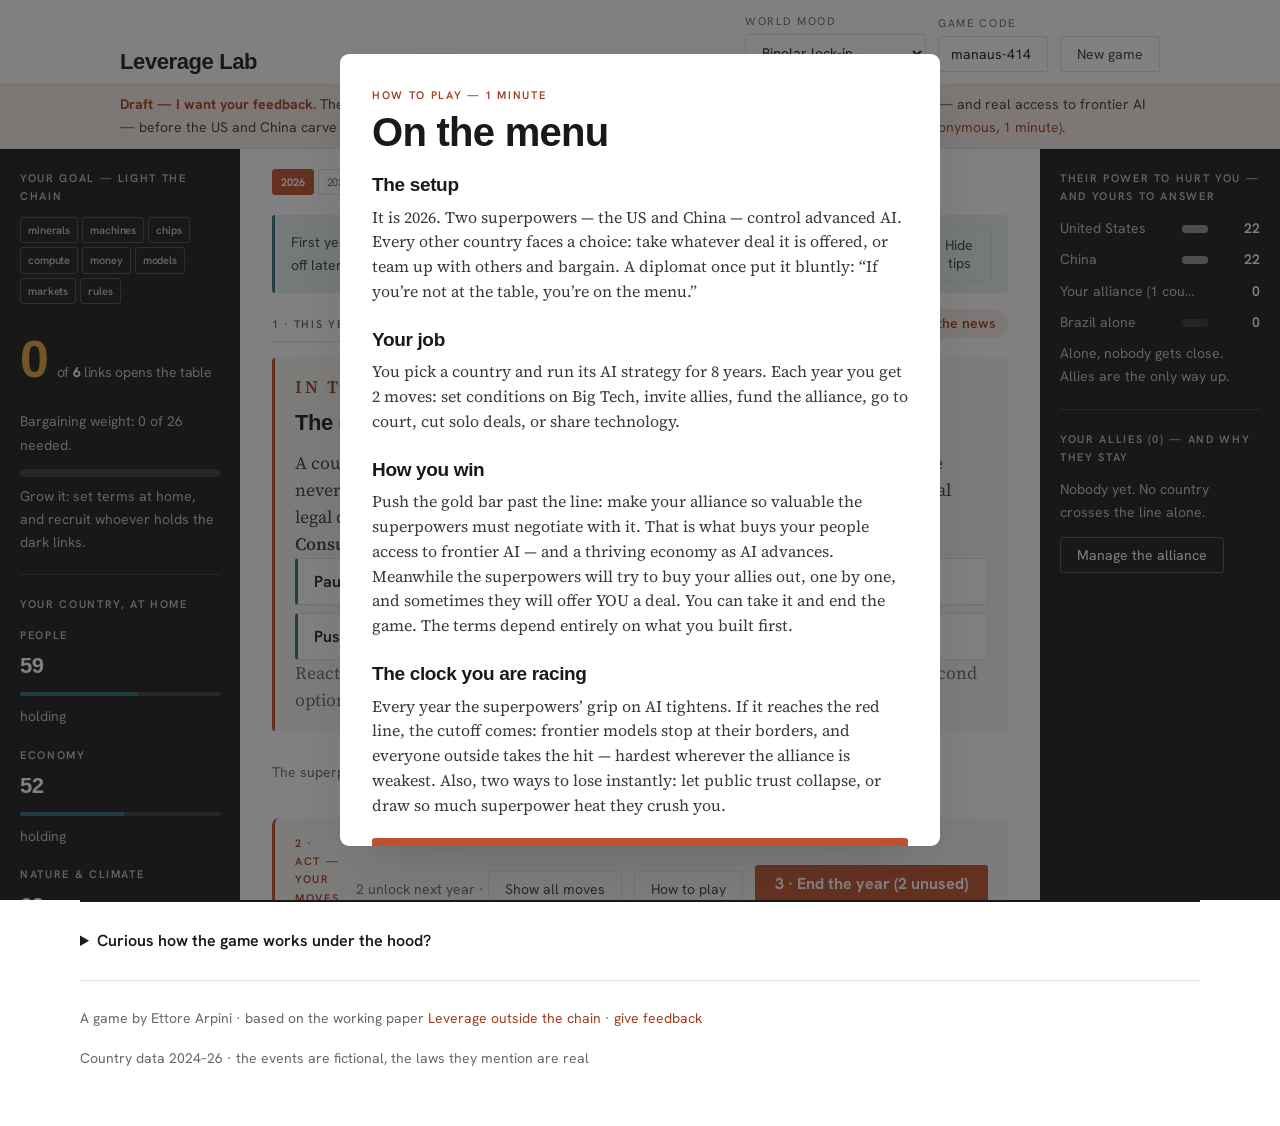
==== public/leverage-lab/index.html @ 22909dfd "Host Leverage Lab on personal domain" ====
<!doctype html>
<html lang="en">
<head>
  <meta charset="utf-8">
  <meta name="viewport" content="width=device-width, initial-scale=1">
  <title>Leverage Lab — a middle-power AI strategy game</title>
  <meta name="description" content="You are the foreign-policy strategist of one middle power. Convert what you hold, pool it, and get a seat at the table before the window closes. Companion to the working paper Leverage outside the chain.">
  <link rel="stylesheet" href="brand.css">
  <link rel="stylesheet" href="game.css">
</head>
<body>
  <header class="masthead">
    <div class="container masthead-row">
      <div>
        <p class="eyebrow">A strategy game about AI power politics</p>
        <h1 class="wordmark">Leverage Lab</h1>
        <p class="sub">Pick a country and run its AI strategy, 2026–2033. Two superpowers are carving up the future of AI. Get your people a seat at the table — before you end up on the menu.</p>
      </div>
      <div class="run-controls">
        <div>
          <label for="scenario-select">World mood</label>
          <select id="scenario-select"></select>
        </div>
        <div>
          <label for="seed-input" title="Two players with the same code get the same game — share it to compete.">Game code</label>
          <input id="seed-input" type="text" spellcheck="false" autocomplete="off">
        </div>
        <div>
          <label>&nbsp;</label>
          <button id="new-run" class="btn-quiet">New game</button>
        </div>
      </div>
    </div>
  </header>

  <div class="draft-strip">
    <div class="container">
      <strong>Draft — I want your feedback.</strong>
      The goal of the game: build an alliance strong enough that your country gets a seat at the table — and real access to frontier AI — before the US and China carve everything up.
      Play a round and tell me what's confusing, broken or great: <a href="https://www.admonymous.co/arpini" target="_blank" rel="noopener">leave feedback (anonymous, 1 minute)</a>.
    </div>
  </div>

  <main id="app" aria-live="polite"></main>

  <details class="model container">
    <summary>Curious how the game works under the hood?</summary>
    <div class="grid">
      <div class="cell"><strong>It's based on real research</strong>This game is the working paper <a href="https://earpini.github.io/brazil-ai-analysis">Leverage outside the chain</a> turned playable. Every country's scores come from a companion assessment, <a href="docs/the-map-of-leverage.pdf">The map of leverage</a> (PDF) — explore its data in <a href="docs/leverage-matrix-reference.html">the interactive matrix</a>.</div>
      <div class="cell"><strong>Why some allies count more</strong>Countries like Taiwan or the Netherlands sit on bottlenecks the whole AI industry depends on (chip factories, chip-making machines) — they add full value the day they join. Countries like Brazil or Indonesia hold raw potential that only counts once terms are set on it.</div>
      <div class="cell"><strong>Why your allies keep getting offers</strong>The stronger your alliance, the harder the superpowers work to break it. The research calls this the accommodation trap, and in this game it is your real opponent.</div>
      <div class="cell"><strong>What the line means</strong>You get a seat when going around your alliance costs the superpowers more than negotiating with it. Faster AI raises that bar; a minerals boom lowers it.</div>
      <div class="cell"><strong>Honest numbers</strong>Every number in the game lives in <a href="data/params.json">one open file</a>, each with a written justification in <a href="docs/model-notes.md">the model notes</a>. Disagree with a number? Change it and see.</div>
      <div class="cell"><strong>Fair replays</strong>The game code in the URL fixes every random event. Same code, same game — share it and compete on equal terms.</div>
    </div>
  </details>

  <footer class="site container">
    <span>A game by Ettore Arpini · based on the working paper <a href="https://earpini.github.io/brazil-ai-analysis">Leverage outside the chain</a> · <a href="https://www.admonymous.co/arpini" target="_blank" rel="noopener">give feedback</a></span>
    <span>Country data 2024–26 · the events are fictional, the laws they mention are real</span>
  </footer>

  <noscript>
    <p class="noscript">This game needs JavaScript — it is one page, no tracking, no build.</p>
  </noscript>
  <script>
    // Chrome blocks ES-module imports on file:// pages. Fail politely.
    window.addEventListener('error', function (e) {
      if (location.protocol === 'file:' && !window.__booted && !document.getElementById('file-note')) {
        var p = document.createElement('p');
        p.className = 'module-error';
        p.id = 'file-note';
        p.innerHTML = 'Your browser will not load ES modules from file:// (Safari will). Run <code>python3 -m http.server 8080</code> in this folder and open <code>http://localhost:8080</code>.';
        document.getElementById('app').appendChild(p);
      }
    }, true);
  </script>
  <script type="module">
    import './ui/main.js';
    window.__booted = true;
  </script>
</body>
</html>
---- public/leverage-lab/brand.css ----
/* Fonts: Helvetica Neue is a system font (real on Apple, Arial fallback elsewhere).
   The two Google faces load from this import. */
@import url('https://fonts.googleapis.com/css2?family=Hanken+Grotesk:wght@400;500;600;700;800&family=Source+Serif+4:ital,opsz,wght@0,8..60,400;0,8..60,600;1,8..60,400;1,8..60,600&display=swap');

:root {
  /* ---------- COLOR ---------- */
  /* Neutrals: ink & paper */
  --ea-ink:        #191919;  /* headlines, body, dark sections */
  --ea-ink-2:      #3a3a38;  /* lead paragraphs, secondary body */
  --ea-gray:       #6c6760;  /* captions, labels, footnotes */
  --ea-paper:      #ffffff;  /* the page — clean, not cream */
  --ea-paper-2:    #f7f6f3;  /* inset blocks, cards, fills */
  --ea-line:       #e4e1db;  /* hairlines, borders, rules */

  /* Clay — primary accent (warm, human) */
  --ea-clay:       #C0512E;  /* the bar, links, card rules, numbers */
  --ea-clay-ink:   #A23F1F;  /* clay for small text & links (AA on paper) */
  --ea-clay-soft:  rgba(192, 81, 46, 0.10);

  /* Gold — the spark (highlights only, NEVER body or links) */
  --ea-gold:       #E2A33C;
  --ea-gold-ink:   #9a6c14;
  --ea-gold-soft:  rgba(226, 163, 60, 0.12);

  /* Slate — secondary (cool, analytical) */
  --ea-slate:      #2F6E7B;
  --ea-slate-ink:  #245863;
  --ea-slate-soft: rgba(47, 110, 123, 0.10);

  /* Semantic aliases — prefer these in components */
  --ea-text:            var(--ea-ink);
  --ea-text-secondary:  var(--ea-ink-2);
  --ea-text-muted:      var(--ea-gray);
  --ea-text-inverse:    var(--ea-paper);
  --ea-bg:              var(--ea-paper);
  --ea-bg-sunken:       var(--ea-paper-2);
  --ea-bg-inverse:      var(--ea-ink);
  --ea-border:          var(--ea-line);
  --ea-border-strong:   var(--ea-ink);
  --ea-accent:          var(--ea-clay);
  --ea-accent-ink:      var(--ea-clay-ink);
  --ea-accent-soft:     var(--ea-clay-soft);
  --ea-spark:           var(--ea-gold);
  --ea-cool:            var(--ea-slate);
  --ea-link:            var(--ea-clay-ink);
  --ea-selection-bg:    var(--ea-clay);
  --ea-selection-fg:    #ffffff;
  --ea-series-1: var(--ea-clay);
  --ea-series-2: var(--ea-slate);
  --ea-series-3: var(--ea-gold);

  /* ---------- TYPOGRAPHY ---------- */
  --ea-font-display: "Helvetica Neue", "Helvetica", Arial, sans-serif; /* display/headlines/wordmark */
  --ea-font-ui:      "Hanken Grotesk", system-ui, sans-serif;          /* body/labels/interface */
  --ea-font-serif:   "Source Serif 4", Georgia, "Times New Roman", serif; /* essays/pull-quotes */

  --ea-weight-body: 400; --ea-weight-medium: 500; --ea-weight-semibold: 600;
  --ea-weight-bold: 700; --ea-weight-heavy: 800;  --ea-weight-black: 900;

  /* Display scale (use clamp() where noted) */
  --ea-size-hero:  116px;  /* clamp(48px,10vw,116px) */
  --ea-size-h1:    82px;
  --ea-size-h2:    40px;   /* clamp(27px,4vw,40px) */
  --ea-size-h3:    22px;
  --ea-size-h4:    19px;
  /* Body scale */
  --ea-size-lead:  21px; --ea-size-body: 17.5px; --ea-size-ui: 16px;
  --ea-size-small: 14px; --ea-size-micro: 11px;
  /* Serif reading */
  --ea-size-read:  21px; --ea-size-quote: 33px;  /* clamp(24px,4vw,33px) */

  --ea-leading-tight: 0.92; --ea-leading-snug: 1.02; --ea-leading-heading: 1.12;
  --ea-leading-body: 1.66;  --ea-leading-read: 1.55; --ea-leading-quote: 1.28;

  --ea-tracking-hero: -0.025em; --ea-tracking-head: -0.018em;
  --ea-tracking-tight: -0.01em; --ea-tracking-normal: 0;
  --ea-tracking-label: 0.15em;  --ea-tracking-kicker: 0.18em;

  /* ---------- SPACING (4px base) ---------- */
  --ea-space-1: 4px;  --ea-space-2: 8px;   --ea-space-3: 12px;  --ea-space-4: 16px;
  --ea-space-5: 20px; --ea-space-6: 26px;  --ea-space-7: 32px;  --ea-space-8: 40px;
  --ea-space-9: 56px; --ea-space-10: 72px; --ea-space-11: 96px; --ea-space-12: 128px;

  /* Layout */
  --ea-measure: 680px;    /* ideal reading column */
  --ea-container: 1120px; /* max content width */
  --ea-gutter: 40px; --ea-gutter-mobile: 24px; --ea-section-gap: 72px;

  /* ---------- RADII (restrained — the brand is square-edged) ---------- */
  --ea-radius-sm: 3px;  --ea-radius-md: 7px;  --ea-radius-lg: 9px; --ea-radius-full: 999px;

  /* ---------- BORDERS ---------- */
  --ea-border-hair: 1px; --ea-border-rule: 2px; --ea-border-accent: 3px; --ea-border-quote: 5px;

  /* ---------- SHADOW (used sparingly — lean on rules & space, not depth) ---------- */
  --ea-shadow-sm: 0 1px 2px rgba(25,25,25,0.05);
  --ea-shadow-md: 0 6px 24px -12px rgba(25,25,25,0.18);
  --ea-shadow-lg: 0 24px 60px -28px rgba(25,25,25,0.28);

  /* ---------- MOTION (calm urgency: quick, no bounce) ---------- */
  --ea-ease: cubic-bezier(0.22,0.61,0.36,1);
  --ea-ease-in-out: cubic-bezier(0.65,0,0.35,1);
  --ea-dur-fast: 120ms; --ea-dur: 200ms; --ea-dur-slow: 320ms;
  --ea-focus-ring: 0 0 0 2px var(--ea-paper), 0 0 0 4px var(--ea-clay);
}

/* Base defaults — apply to the app root */
body {
  background: var(--ea-bg);
  color: var(--ea-text);
  font-family: var(--ea-font-ui);
  font-size: var(--ea-size-body);
  line-height: var(--ea-leading-body);
}
h1, h2, h3, h4 { font-family: var(--ea-font-display); font-weight: var(--ea-weight-heavy); letter-spacing: var(--ea-tracking-head); }
a { color: var(--ea-link); text-decoration: none; }
a:hover { color: var(--ea-clay); text-decoration: underline; }
::selection { background: var(--ea-selection-bg); color: var(--ea-selection-fg); }
*:focus-visible { outline: none; box-shadow: var(--ea-focus-ring); }
---- public/leverage-lab/game.css ----
/* Game layout and components. Every colour, size, radius and duration comes
   from brand.css tokens (--ea-*). Structure with rules and space, not boxes. */

* { box-sizing: border-box; }
html, body { margin: 0; padding: 0; }

/* Derived alias: muted text on dark surfaces. --ea-gray fails AA on ink (3.1:1);
   this paper tint reads ~9:1. A tint, not a new hue — per BRAND.md colour rules. */
:root { --ea-gray-on-dark: rgba(255, 255, 255, 0.72); }

.container {
  max-width: var(--ea-container);
  margin: 0 auto;
  padding: 0 var(--ea-gutter);
}
@media (max-width: 720px) {
  .container { padding: 0 var(--ea-gutter-mobile); }
}

/* ---------- masthead: a slim top bar — the cockpit owns the screen ---------- */
.masthead {
  padding: var(--ea-space-3) 0;
}
.masthead .eyebrow, .masthead .sub { display: none; }
.masthead .wordmark { font-size: var(--ea-size-h3); }
.masthead-row { align-items: center; }
.masthead-row {
  display: flex;
  align-items: flex-end;
  justify-content: space-between;
  gap: var(--ea-space-6);
  flex-wrap: wrap;
}
.eyebrow {
  font-size: var(--ea-size-micro);
  font-weight: var(--ea-weight-semibold);
  letter-spacing: var(--ea-tracking-label);
  text-transform: uppercase;
  color: var(--ea-text-muted);
  margin: 0 0 var(--ea-space-2);
}
.wordmark {
  font-size: clamp(27px, 4vw, 40px);
  line-height: var(--ea-leading-tight);
  margin: 0;
}
.masthead .sub {
  color: var(--ea-text-secondary);
  font-size: var(--ea-size-small);
  margin: var(--ea-space-2) 0 0;
  max-width: 56ch;
}
.run-controls {
  display: flex;
  gap: var(--ea-space-3);
  align-items: flex-end;
  flex-wrap: wrap;
}
.run-controls label {
  font-size: var(--ea-size-micro);
  letter-spacing: var(--ea-tracking-label);
  text-transform: uppercase;
  color: var(--ea-text-muted);
  display: block;
  margin-bottom: var(--ea-space-1);
}
.run-controls select,
.run-controls input {
  font-family: var(--ea-font-ui);
  font-size: var(--ea-size-small);
  color: var(--ea-text);
  background: var(--ea-bg);
  border: var(--ea-border-hair) solid var(--ea-border);
  border-radius: var(--ea-radius-sm);
  padding: var(--ea-space-2) var(--ea-space-3);
}
.run-controls input { width: 110px; }

/* draft banner: this is a prototype, and feedback is the point */
.draft-strip {
  background: var(--ea-accent-soft);
  border-top: var(--ea-border-hair) solid var(--ea-border);
  padding: var(--ea-space-2) 0;
  font-size: var(--ea-size-small);
  color: var(--ea-text-secondary);
}
.draft-strip strong { color: var(--ea-accent-ink); }

/* ---------- the cockpit shell: one screen, one dashboard ---------- */
.shell {
  display: grid;
  grid-template-columns: 280px minmax(0, 1fr) 280px;
  grid-template-rows: minmax(0, 1fr);
  grid-template-areas: "left stage right";
  /* Fill exactly the viewport below the header; the centre column is the turn. */
  height: calc(100dvh - var(--chrome-h, 120px));
  border-top: var(--ea-border-hair) solid var(--ea-border);
}
@media (max-width: 1360px) {
  .shell { grid-template-columns: 240px minmax(0, 1fr) 240px; }
}
.side {
  background: var(--ea-bg-inverse);
  color: var(--ea-text-inverse);
  padding: var(--ea-space-5);
  overflow-y: auto;
}
.side.left { grid-area: left; }
.side.right { grid-area: right; }
.side-kicker {
  font-size: var(--ea-size-micro);
  letter-spacing: var(--ea-tracking-label);
  text-transform: uppercase;
  color: var(--ea-gray-on-dark);
  font-weight: var(--ea-weight-semibold);
  margin: 0 0 var(--ea-space-3);
}
.side-note { font-size: var(--ea-size-small); color: var(--ea-gray-on-dark); margin: var(--ea-space-2) 0 0; }
.side-sep { border-top: var(--ea-border-hair) solid rgba(255, 255, 255, 0.14); margin: var(--ea-space-5) 0; }
.side .nums { display: flex; align-items: baseline; gap: var(--ea-space-2); flex-wrap: wrap; font-family: var(--ea-font-display); font-weight: var(--ea-weight-heavy); letter-spacing: var(--ea-tracking-head); }
.side .pooled { font-size: 52px; color: var(--ea-spark); } /* the one gold spark */
.side .of { font-size: var(--ea-size-small); color: var(--ea-gray-on-dark); font-family: var(--ea-font-ui); font-weight: var(--ea-weight-body); }
.side .of strong { color: var(--ea-text-inverse); }
.side .bar { height: 8px; background: rgba(255, 255, 255, 0.14); border-radius: var(--ea-radius-sm); margin-top: var(--ea-space-3); }
.side .bar > i { display: block; height: 100%; border-radius: var(--ea-radius-sm); background: var(--ea-accent); transition: width var(--ea-dur-slow) var(--ea-ease); max-width: 100%; }
.side .dial .name { color: var(--ea-gray-on-dark); }
.side .meter { background: rgba(255, 255, 255, 0.14); }
.mini-ally {
  display: flex;
  justify-content: space-between;
  gap: var(--ea-space-3);
  font-size: var(--ea-size-small);
  padding: var(--ea-space-2) 0;
  border-bottom: var(--ea-border-hair) solid rgba(255, 255, 255, 0.1);
}
.mini-ally .risk-word { color: var(--ea-gray-on-dark); }

.stage-col {
  grid-area: stage;
  overflow-y: auto;
  padding: var(--ea-space-5) var(--ea-space-7) var(--ea-space-8);
  min-width: 0;
}
.year-strip { display: flex; gap: var(--ea-space-1); flex-wrap: wrap; margin-bottom: var(--ea-space-4); }
.year-chip {
  font-size: var(--ea-size-micro);
  letter-spacing: var(--ea-tracking-tight);
  font-variant-numeric: tabular-nums;
  color: var(--ea-text-muted);
  border: var(--ea-border-hair) solid var(--ea-line);
  border-radius: var(--ea-radius-sm);
  padding: 3px 8px;
}
.year-chip.past { color: var(--ea-line); border-color: transparent; }
.year-chip.now {
  color: var(--ea-text-inverse);
  background: var(--ea-accent);
  border-color: var(--ea-accent);
  font-weight: var(--ea-weight-bold);
}
.ap-dot {
  display: inline-block;
  width: 10px; height: 10px;
  border-radius: var(--ea-radius-full);
  background: var(--ea-accent);
  margin-left: var(--ea-space-1);
  vertical-align: baseline;
}
.ap-dot.spent { background: var(--ea-line); }

/* tabs: the reference deck */
.tabs-block { margin-top: var(--ea-space-7); }
.tabs {
  display: flex;
  gap: var(--ea-space-2);
  border-bottom: var(--ea-border-rule) solid var(--ea-border-strong);
  flex-wrap: wrap;
}
.tab-btn {
  font-family: var(--ea-font-ui);
  font-size: var(--ea-size-small);
  font-weight: var(--ea-weight-semibold);
  color: var(--ea-text-muted);
  background: none;
  border: none;
  border-bottom: 3px solid transparent;
  padding: var(--ea-space-2) var(--ea-space-3);
  margin-bottom: -2px;
  cursor: pointer;
}
.tab-btn:hover { color: var(--ea-accent-ink); }
.tab-btn.active { color: var(--ea-text); border-bottom-color: var(--ea-accent); }
.tab-pane { padding-top: var(--ea-space-5); }
.tab-pane .panel + .panel { margin-top: var(--ea-space-6); }

.moves-tools { display: flex; align-items: center; gap: var(--ea-space-3); flex-wrap: wrap; }

@media (max-width: 1100px) {
  .shell {
    display: block;
    height: auto;
    min-height: 0;
  }
  .side { overflow-y: visible; }
  .stage-col { overflow-y: visible; padding: var(--ea-space-5) var(--ea-gutter-mobile); }
}

/* the chain: the board itself */
.chain { display: flex; flex-wrap: wrap; gap: 4px; cursor: help; }
.chain .link {
  font-size: var(--ea-size-micro);
  font-weight: var(--ea-weight-semibold);
  letter-spacing: var(--ea-tracking-tight);
  color: var(--ea-gray-on-dark);
  border: var(--ea-border-hair) solid rgba(255, 255, 255, 0.22);
  border-radius: var(--ea-radius-sm);
  padding: 3px 7px;
}
.chain .link.lit {
  color: var(--ea-text-inverse);
  background: var(--ea-accent);
  border-color: var(--ea-accent);
}

/* wants: why countries collaborate */
.want-row { display: flex; flex-wrap: wrap; gap: 3px; margin-top: 3px; font-size: var(--ea-size-micro); align-items: center; }
.want {
  font-size: var(--ea-size-micro);
  border-radius: var(--ea-radius-sm);
  padding: 0 5px;
  color: var(--ea-text-muted);
  border: var(--ea-border-hair) solid var(--ea-line);
}
.want.met { color: var(--ea-slate-ink); background: var(--ea-slate-soft); border-color: transparent; font-weight: var(--ea-weight-semibold); }
.side .want { color: var(--ea-gray-on-dark); border-color: rgba(255, 255, 255, 0.22); }
.side .want.met { color: var(--ea-text-inverse); background: rgba(47, 110, 123, 0.45); }
.mini-ally { display: block; }
.mini-head { display: flex; justify-content: space-between; gap: var(--ea-space-3); }

/* the table card: the win, claimable */
.action-card.table-card {
  border: var(--ea-border-rule) solid var(--ea-accent);
  background: var(--ea-accent-soft);
}
.action-card.table-card .action-head { color: var(--ea-accent-ink); }

/* the balance of power */
.powers { cursor: help; }
.power-row {
  display: grid;
  grid-template-columns: minmax(110px, auto) 1fr 40px;
  gap: var(--ea-space-3);
  align-items: center;
  margin-bottom: var(--ea-space-2);
  font-size: var(--ea-size-small);
}
.p-label { color: var(--ea-gray-on-dark); white-space: nowrap; overflow: hidden; text-overflow: ellipsis; }
.p-val { text-align: right; color: var(--ea-text-inverse); font-variant-numeric: tabular-nums; font-weight: var(--ea-weight-semibold); }
.p-bar { height: 8px; background: rgba(255, 255, 255, 0.12); border-radius: var(--ea-radius-sm); overflow: hidden; }
.p-bar > i { display: block; height: 100%; border-radius: var(--ea-radius-sm); transition: width var(--ea-dur-slow) var(--ea-ease); }
.p-bar > i.pole { background: rgba(255, 255, 255, 0.45); }
.p-bar > i.alliance { background: var(--ea-accent); }
.p-bar > i.me { background: var(--ea-slate); }

/* board zones */
.zone-label {
  font-size: var(--ea-size-micro);
  font-weight: var(--ea-weight-semibold);
  letter-spacing: var(--ea-tracking-label);
  text-transform: uppercase;
  color: var(--ea-text-muted);
  margin: 0 0 var(--ea-space-4);
  padding-bottom: var(--ea-space-2);
  border-bottom: var(--ea-border-hair) solid var(--ea-border);
}
.control-zone .zone-label { color: var(--ea-accent-ink); border-bottom-color: var(--ea-accent); }
.control-zone .panel {
  background: var(--ea-bg-sunken);
  border-radius: var(--ea-radius-md);
  padding: var(--ea-space-5);
}
.control-zone .panel h2 { border-bottom-color: var(--ea-accent); }
.control-zone .btn { background: var(--ea-paper); }

/* the grip: the antagonist's clock */
.grip { margin-top: var(--ea-space-5); cursor: help; }
.grip.compact { display: flex; justify-content: space-between; align-items: baseline; gap: var(--ea-space-3); }
.grip.compact .grip-val { font-family: var(--ea-font-ui); font-weight: var(--ea-weight-body); font-size: var(--ea-size-small); }
.grip-head { display: flex; justify-content: space-between; align-items: baseline; margin-bottom: var(--ea-space-2); }
.grip-val {
  font-family: var(--ea-font-display);
  font-weight: var(--ea-weight-heavy);
  font-size: var(--ea-size-ui);
  color: var(--ea-gray-on-dark);
  font-variant-numeric: tabular-nums;
}
.grip-val.hot { color: var(--ea-accent); }
.grip-bar {
  position: relative;
  height: 6px;
  background: rgba(255, 255, 255, 0.14);
  border-radius: var(--ea-radius-sm);
}
.grip-bar > i {
  display: block;
  height: 100%;
  border-radius: var(--ea-radius-sm);
  background: var(--ea-slate);
  transition: width var(--ea-dur-slow) var(--ea-ease);
  max-width: 100%;
}
.grip-line {
  position: absolute;
  top: -3px;
  width: 2px;
  height: 12px;
  background: var(--ea-accent);
}

/* outcome tiles: stacked in the left rail */
.outcomes.rail { display: grid; gap: var(--ea-space-4); }
.outcome { cursor: help; }
.o-label {
  display: block;
  font-size: var(--ea-size-micro);
  letter-spacing: var(--ea-tracking-label);
  text-transform: uppercase;
  color: var(--ea-gray-on-dark);
  font-weight: var(--ea-weight-semibold);
  margin-bottom: var(--ea-space-1);
}
.o-val {
  font-family: var(--ea-font-display);
  font-weight: var(--ea-weight-heavy);
  font-size: var(--ea-size-h3);
  letter-spacing: var(--ea-tracking-head);
  color: var(--ea-text-inverse);
  margin-right: var(--ea-space-2);
}
.o-word { font-size: var(--ea-size-small); color: var(--ea-gray-on-dark); }
.o-meter {
  height: 4px;
  background: rgba(255, 255, 255, 0.14);
  border-radius: var(--ea-radius-sm);
  margin: var(--ea-space-2) 0 var(--ea-space-1);
  overflow: hidden;
}
.o-meter > i { display: block; height: 100%; background: var(--ea-cool); transition: width var(--ea-dur) var(--ea-ease); }
.o-frontier { font-size: var(--ea-size-small); color: var(--ea-text-inverse); line-height: var(--ea-leading-heading); display: block; margin-top: var(--ea-space-2); }

.btn-ghost {
  background: none;
  border: var(--ea-border-hair) solid rgba(255, 255, 255, 0.25);
  border-radius: var(--ea-radius-sm);
  color: var(--ea-text-inverse);
  font-family: var(--ea-font-ui);
  font-size: var(--ea-size-small);
  padding: var(--ea-space-2) var(--ea-space-4);
  cursor: pointer;
  transition: border-color var(--ea-dur-fast) var(--ea-ease);
}
.btn-ghost:hover { border-color: var(--ea-spark); }
.btn-ghost.dark { color: var(--ea-text-secondary); border-color: var(--ea-border); }
.btn-ghost.dark:hover { border-color: var(--ea-accent); color: var(--ea-accent-ink); }

/* ---------- coach tip ---------- */
.tip {
  display: flex;
  justify-content: space-between;
  align-items: center;
  gap: var(--ea-space-4);
  background: var(--ea-slate-soft);
  border-left: var(--ea-border-accent) solid var(--ea-slate);
  border-radius: var(--ea-radius-sm);
  padding: var(--ea-space-3) var(--ea-space-4);
  margin-top: var(--ea-space-5);
  font-size: var(--ea-size-small);
  color: var(--ea-text-secondary);
}

/* ---------- board ---------- */
.board {
  display: grid;
  grid-template-columns: 3fr 4fr 3fr;
  gap: var(--ea-space-8);
  padding: var(--ea-space-7) 0 var(--ea-space-10);
  align-items: start;
}
@media (max-width: 980px) {
  .board { grid-template-columns: 1fr; gap: var(--ea-space-7); }
  .control-zone [data-end-turn] {
    position: sticky;
    bottom: var(--ea-space-3);
    z-index: 5;
    box-shadow: var(--ea-shadow-md);
  }
}

/* ---------- the stage: react, then act ---------- */
.stage { padding-top: var(--ea-space-4); }
/* Wraps by AVAILABLE width, not viewport width — the news is never squished. */
.stage-grid {
  display: grid;
  grid-template-columns: repeat(auto-fit, minmax(min(100%, 400px), 1fr));
  gap: var(--ea-space-6);
  align-items: start;
}
.stage-head { display: flex; justify-content: space-between; align-items: baseline; gap: var(--ea-space-4); flex-wrap: wrap; }
.now-chip {
  font-size: var(--ea-size-small);
  font-weight: var(--ea-weight-semibold);
  color: var(--ea-accent-ink);
  background: var(--ea-accent-soft);
  border-radius: var(--ea-radius-full);
  padding: 3px 12px;
  white-space: nowrap;
}
@keyframes readyPulse {
  0%, 100% { box-shadow: none; }
  50% { box-shadow: 0 0 0 4px var(--ea-accent-soft); }
}
.btn-primary.ready { animation: readyPulse 1.6s var(--ea-ease-in-out) infinite; }
@media (prefers-reduced-motion: reduce) { .btn-primary.ready { animation: none; } }
.event-card.big { margin-top: 0; }
.event-card.big h3 { font-size: var(--ea-size-h3); }
.event-card.big p { font-size: var(--ea-size-body); }
.stage .dispatch { margin-top: 0; margin-bottom: var(--ea-space-3); }
.stage .dial { margin-top: var(--ea-space-4); }

/* ---------- the moves: part of the turn, right under the news ---------- */
.moves-strip {
  margin-top: var(--ea-space-6);
  background: var(--ea-bg-sunken);
  border-radius: var(--ea-radius-md);
  border-left: var(--ea-border-accent) solid var(--ea-accent);
  padding: var(--ea-space-4) var(--ea-space-5) var(--ea-space-5);
}
.moves-strip .zone-label { border-bottom: none; margin-bottom: var(--ea-space-2); }
.moves-head {
  display: flex;
  justify-content: space-between;
  align-items: center;
  gap: var(--ea-space-4);
  flex-wrap: wrap;
}
.moves-head .zone-label { flex: 1; margin-bottom: var(--ea-space-3); }
.btn-primary.slim { width: auto; margin: 0 0 var(--ea-space-3); padding: var(--ea-space-2) var(--ea-space-5); }
.moves-row {
  display: grid;
  grid-template-columns: repeat(auto-fill, minmax(min(100%, 210px), 1fr));
  gap: var(--ea-space-2);
  align-items: stretch;
}
.moves-row .action-card {
  display: flex;
  flex-direction: column;
  gap: var(--ea-space-1);
  text-decoration: none;
}
.moves-row .action-card .action-head { font-size: var(--ea-size-small); }
.moves-row .action-card .blurb { font-size: var(--ea-size-micro); flex: 1; }
.action-card.idle { opacity: 0.95; }
.action-card.signature {
  background: var(--ea-bg-inverse);
  color: var(--ea-text-inverse);
  border-color: var(--ea-bg-inverse);
}
.action-card.signature .blurb { color: var(--ea-gray-on-dark); }
.action-card.signature .effect { color: var(--ea-gray-on-dark); }
.action-card.signature .cost { color: var(--ea-text-inverse); }
.action-card.signature .badge { color: var(--ea-text-inverse); background: rgba(255, 255, 255, 0.16); }
.action-card.signature:hover:not(:disabled) { background: var(--ea-ink-2); border-color: var(--ea-accent); }
.fx-row { display: flex; flex-wrap: wrap; gap: 3px; margin-top: 2px; }
.fx {
  font-size: var(--ea-size-micro);
  border-radius: var(--ea-radius-sm);
  padding: 0 5px;
  font-weight: var(--ea-weight-semibold);
}
.fx.up { color: var(--ea-slate-ink); background: var(--ea-slate-soft); }
.fx.down, .fx.warn { color: var(--ea-accent-ink); background: var(--ea-accent-soft); }

/* the dashboard reacts to your move */
@keyframes flashPulse {
  0% { background: rgba(226, 163, 60, 0.25); }
  100% { background: transparent; }
}
.outcome.flash, .power-row.flash { animation: flashPulse 1.1s var(--ea-ease); border-radius: var(--ea-radius-sm); }

.panel h2 {
  font-size: var(--ea-size-h4);
  margin: 0 0 var(--ea-space-4);
  padding-bottom: var(--ea-space-2);
  border-bottom: var(--ea-border-rule) solid var(--ea-border-strong);
  display: flex;
  align-items: center;
  gap: var(--ea-space-2);
}
.panel + .panel, details.panel { margin-top: var(--ea-space-7); }

.step {
  display: inline-flex;
  align-items: center;
  justify-content: center;
  width: 20px; height: 20px;
  border-radius: var(--ea-radius-full);
  background: var(--ea-accent);
  color: var(--ea-text-inverse);
  font-family: var(--ea-font-ui);
  font-size: var(--ea-size-micro);
  font-weight: var(--ea-weight-bold);
  flex: none;
}
.step.inv { background: var(--ea-paper); color: var(--ea-accent-ink); margin-right: var(--ea-space-2); }

.hintline { font-size: var(--ea-size-small); color: var(--ea-text-muted); margin: 0 0 var(--ea-space-3); }
.keyline { font-size: var(--ea-size-small); color: var(--ea-text-secondary); margin: var(--ea-space-1) 0 var(--ea-space-2); }
.keyline.muted { color: var(--ea-text-muted); }
.keyline.warn { color: var(--ea-accent-ink); }

/* dials */
.dial { margin-bottom: var(--ea-space-3); cursor: help; }
.dial .name {
  display: flex;
  justify-content: space-between;
  font-size: var(--ea-size-small);
  color: var(--ea-text-secondary);
  margin-bottom: var(--ea-space-1);
}
.meter {
  height: 6px;
  background: var(--ea-bg-sunken);
  border-radius: var(--ea-radius-sm);
  overflow: hidden;
}
.meter > i {
  display: block;
  height: 100%;
  background: var(--ea-cool);
  transition: width var(--ea-dur) var(--ea-ease);
}
.meter.warm > i { background: var(--ea-accent); }

/* event + dispatch cards */
.event-card {
  background: var(--ea-bg-sunken);
  border-left: var(--ea-border-accent) solid var(--ea-accent);
  border-radius: var(--ea-radius-sm);
  padding: var(--ea-space-4) var(--ea-space-5);
  margin-top: var(--ea-space-5);
  animation: rise var(--ea-dur-slow) var(--ea-ease);
}
.event-card .kicker, .dispatch .kicker {
  font-size: var(--ea-size-micro);
  letter-spacing: var(--ea-tracking-label);
  text-transform: uppercase;
  color: var(--ea-accent-ink);
  font-weight: var(--ea-weight-semibold);
  margin: 0 0 var(--ea-space-1);
}
.event-card h3 { font-size: var(--ea-size-h4); margin: 0 0 var(--ea-space-2); }
.event-question {
  font-weight: var(--ea-weight-semibold);
  font-size: var(--ea-size-ui);
  margin: var(--ea-space-4) 0 var(--ea-space-2);
}
/* The decision is the load-bearing act of each year — it gets real weight. */
.event-choices { display: grid; gap: var(--ea-space-2); }
.choice-card {
  font-family: var(--ea-font-ui);
  font-size: var(--ea-size-ui);
  font-weight: var(--ea-weight-semibold);
  text-align: left;
  color: var(--ea-text);
  background: var(--ea-paper);
  border: var(--ea-border-hair) solid var(--ea-border);
  border-left: var(--ea-border-accent) solid var(--ea-slate);
  border-radius: var(--ea-radius-sm);
  padding: var(--ea-space-3) var(--ea-space-4);
  cursor: pointer;
  transition: border-color var(--ea-dur-fast) var(--ea-ease), background var(--ea-dur-fast) var(--ea-ease);
}
.choice-card:hover { border-color: var(--ea-accent); border-left-color: var(--ea-accent); background: var(--ea-accent-soft); }
.event-card p, .dispatch p {
  font-family: var(--ea-font-serif);
  font-size: var(--ea-size-ui);
  line-height: var(--ea-leading-read);
  color: var(--ea-text-secondary);
  margin: 0;
}
.dispatch {
  border-left: var(--ea-border-accent) solid var(--ea-slate);
  border-radius: var(--ea-radius-sm);
  background: var(--ea-slate-soft);
  padding: var(--ea-space-3) var(--ea-space-5);
  margin-top: var(--ea-space-3);
  animation: rise var(--ea-dur-slow) var(--ea-ease);
}
.dispatch .kicker { color: var(--ea-slate-ink); }

@keyframes rise {
  from { opacity: 0; transform: translateY(6px); }
  to { opacity: 1; transform: none; }
}

/* log */
.story summary {
  cursor: pointer;
  font-weight: var(--ea-weight-semibold);
  font-size: var(--ea-size-ui);
  padding-bottom: var(--ea-space-2);
  border-bottom: var(--ea-border-rule) solid var(--ea-border-strong);
}
.log { list-style: none; margin: var(--ea-space-3) 0 0; padding: 0; max-height: 320px; overflow-y: auto; }
.log li {
  font-size: var(--ea-size-small);
  color: var(--ea-text-secondary);
  padding: var(--ea-space-2) 0;
  border-bottom: var(--ea-border-hair) solid var(--ea-border);
}
.log li .phase {
  font-size: var(--ea-size-micro);
  color: var(--ea-text-muted);
  margin-right: var(--ea-space-2);
  font-variant-numeric: tabular-nums;
}

/* country cards */
.country {
  border-top: var(--ea-border-hair) solid var(--ea-border);
  padding: var(--ea-space-4) 0;
}
.country:first-of-type { border-top: none; padding-top: 0; }
.country .head {
  display: flex;
  justify-content: space-between;
  align-items: baseline;
  gap: var(--ea-space-3);
}
.country .head strong { font-size: var(--ea-size-ui); }
.tag {
  font-size: var(--ea-size-micro);
  letter-spacing: var(--ea-tracking-tight);
  color: var(--ea-text-muted);
}
.risk { display: flex; align-items: center; gap: var(--ea-space-2); font-size: var(--ea-size-small); color: var(--ea-text-muted); cursor: help; }
.risk .meter { flex: 1; }
.risk .meter > i { background: var(--ea-accent); }
.risk-word { min-width: 64px; text-align: right; }

/* conversion rows */
.conv { display: grid; grid-template-columns: 150px 1fr 44px; gap: var(--ea-space-2); align-items: center; margin-bottom: var(--ea-space-2); font-size: var(--ea-size-small); cursor: help; }
.conv .pct { text-align: right; color: var(--ea-text-muted); font-variant-numeric: tabular-nums; }

/* recruit list */
.recruits { max-height: 300px; overflow-y: auto; }
.recruit-row {
  display: flex;
  justify-content: space-between;
  align-items: center;
  gap: var(--ea-space-3);
  padding: var(--ea-space-2) 0;
  border-bottom: var(--ea-border-hair) solid var(--ea-border);
  font-size: var(--ea-size-small);
}
.recruit-row .meta { color: var(--ea-text-muted); }
.recruit-row button { flex: none; }

/* ---------- standing meters ---------- */
.crit { display: grid; grid-template-columns: 150px 1fr 34px; gap: var(--ea-space-2); align-items: center; margin-bottom: var(--ea-space-2); font-size: var(--ea-size-small); cursor: help; }
.crit small { color: var(--ea-text-muted); }
.crit .val { text-align: right; font-variant-numeric: tabular-nums; color: var(--ea-text-secondary); }
.crit.bad .meter > i { background: var(--ea-accent); }
.crit .meter > i { background: var(--ea-cool); }

/* ---------- action cards ---------- */
.actions { display: grid; gap: var(--ea-space-2); }
.btn {
  font-family: var(--ea-font-ui);
  font-size: var(--ea-size-small);
  text-align: left;
  color: var(--ea-text);
  background: var(--ea-bg);
  border: var(--ea-border-hair) solid var(--ea-border);
  border-radius: var(--ea-radius-md);
  padding: var(--ea-space-3) var(--ea-space-4);
  cursor: pointer;
  transition: border-color var(--ea-dur-fast) var(--ea-ease), background var(--ea-dur-fast) var(--ea-ease);
}
.btn:hover:not(:disabled) { border-color: var(--ea-accent); background: var(--ea-accent-soft); }
.btn:active:not(:disabled) { border-color: var(--ea-accent-ink); }
.btn:disabled { color: var(--ea-text-muted); cursor: not-allowed; }
.action-head {
  display: flex;
  justify-content: space-between;
  align-items: baseline;
  gap: var(--ea-space-2);
  font-weight: var(--ea-weight-semibold);
  font-size: var(--ea-size-ui);
}
.btn .cost { color: var(--ea-accent-ink); font-size: var(--ea-size-small); font-variant-numeric: tabular-nums; white-space: nowrap; }
.btn:disabled .cost { color: var(--ea-text-muted); }
.btn .blurb { display: block; color: var(--ea-text-secondary); margin-top: var(--ea-space-1); }
.btn .effect { display: block; color: var(--ea-text-muted); font-size: var(--ea-size-micro); margin-top: var(--ea-space-1); }
.btn .effect.locked { color: var(--ea-accent-ink); }

/* Touch: comfortable targets for fingers */
@media (pointer: coarse) {
  .btn-quiet, .choice-card, .btn-ghost { min-height: 44px; }
  .recruit-row button { padding-top: var(--ea-space-3); padding-bottom: var(--ea-space-3); }
}
.badge {
  font-size: var(--ea-size-micro);
  font-weight: var(--ea-weight-semibold);
  color: var(--ea-accent-ink);
  background: var(--ea-accent-soft);
  border-radius: var(--ea-radius-sm);
  padding: 1px 6px;
}

.btn-primary {
  background: var(--ea-accent);
  color: var(--ea-text-inverse);
  border: none;
  border-radius: var(--ea-radius-sm);
  font-family: var(--ea-font-ui);
  font-size: var(--ea-size-ui);
  font-weight: var(--ea-weight-bold);
  padding: var(--ea-space-3) var(--ea-space-6);
  cursor: pointer;
  transition: background var(--ea-dur-fast) var(--ea-ease);
  width: 100%;
  margin-top: var(--ea-space-4);
  display: flex;
  align-items: center;
  justify-content: center;
  gap: var(--ea-space-2);
}
.btn-primary:hover { background: var(--ea-accent-ink); }
.btn-quiet {
  background: none;
  border: var(--ea-border-hair) solid var(--ea-border);
  border-radius: var(--ea-radius-sm);
  font-family: var(--ea-font-ui);
  font-size: var(--ea-size-small);
  color: var(--ea-text-secondary);
  padding: var(--ea-space-2) var(--ea-space-4);
  cursor: pointer;
}
.btn-quiet:hover:not(:disabled) { border-color: var(--ea-accent); color: var(--ea-accent-ink); }
.btn-quiet:disabled { color: var(--ea-text-muted); cursor: not-allowed; }

/* ---------- sheets ---------- */
.overlay {
  position: fixed;
  inset: 0;
  background: rgba(25, 25, 25, 0.55);
  display: flex;
  align-items: center;
  justify-content: center;
  padding: var(--ea-space-5);
  z-index: 10;
}
.sheet {
  background: var(--ea-bg);
  border-radius: var(--ea-radius-lg);
  box-shadow: var(--ea-shadow-lg);
  max-width: 600px;
  width: 100%;
  max-height: 88vh;
  overflow-y: auto;
  padding: var(--ea-space-7);
  animation: rise var(--ea-dur-slow) var(--ea-ease);
}
.sheet.wide { max-width: 920px; }

/* variant toggle */
.variant-toggle {
  display: grid;
  grid-template-columns: 1fr 1fr;
  gap: var(--ea-space-3);
  margin-bottom: var(--ea-space-5);
}
.variant {
  font-family: var(--ea-font-ui);
  text-align: left;
  background: var(--ea-bg);
  border: var(--ea-border-hair) solid var(--ea-border);
  border-radius: var(--ea-radius-md);
  padding: var(--ea-space-3) var(--ea-space-4);
  cursor: pointer;
  display: flex;
  flex-direction: column;
  gap: var(--ea-space-1);
  transition: border-color var(--ea-dur-fast) var(--ea-ease);
}
.variant strong { font-size: var(--ea-size-ui); color: var(--ea-text); }
.variant span { font-size: var(--ea-size-small); color: var(--ea-text-muted); }
.variant:hover { border-color: var(--ea-accent); }
.variant.selected { border: var(--ea-border-rule) solid var(--ea-accent); background: var(--ea-accent-soft); }

/* country picker */
.picker-grid {
  display: grid;
  grid-template-columns: repeat(auto-fill, minmax(240px, 1fr));
  gap: var(--ea-space-3);
}
.pick-card {
  font-family: var(--ea-font-ui);
  text-align: left;
  background: var(--ea-bg);
  border: var(--ea-border-hair) solid var(--ea-border);
  border-radius: var(--ea-radius-md);
  padding: var(--ea-space-4);
  cursor: pointer;
  transition: border-color var(--ea-dur-fast) var(--ea-ease), background var(--ea-dur-fast) var(--ea-ease);
  display: flex;
  flex-direction: column;
  gap: var(--ea-space-2);
}
.pick-card:hover { border-color: var(--ea-accent); background: var(--ea-accent-soft); }
.pick-head {
  font-weight: var(--ea-weight-bold);
  font-size: var(--ea-size-ui);
  color: var(--ea-text);
  display: flex;
  align-items: center;
  gap: var(--ea-space-2);
  flex-wrap: wrap;
}
.pick-hook { font-size: var(--ea-size-small); color: var(--ea-text-secondary); line-height: var(--ea-leading-heading); }
.pick-meta { font-size: var(--ea-size-micro); color: var(--ea-text-muted); }
.badge.cool { color: var(--ea-slate-ink); background: var(--ea-slate-soft); }

.sheet .kicker {
  font-size: var(--ea-size-micro);
  letter-spacing: var(--ea-tracking-label);
  text-transform: uppercase;
  color: var(--ea-accent-ink);
  font-weight: var(--ea-weight-semibold);
  margin: 0 0 var(--ea-space-2);
}
.sheet h3 { font-size: clamp(27px, 4vw, 40px); margin: 0 0 var(--ea-space-4); line-height: var(--ea-leading-snug); }
.sheet h4 { font-size: var(--ea-size-h4); margin: 0 0 var(--ea-space-1); }
.sheet p.read {
  font-family: var(--ea-font-serif);
  font-size: var(--ea-size-read);
  line-height: var(--ea-leading-read);
  color: var(--ea-text-secondary);
  margin: 0 0 var(--ea-space-5);
}
.sheet p.read.small { font-size: var(--ea-size-ui); margin-bottom: 0; }
.intro-block { margin-bottom: var(--ea-space-5); }
.sheet .terms {
  font-size: var(--ea-size-ui);
  color: var(--ea-text-secondary);
  background: var(--ea-bg-sunken);
  border-radius: var(--ea-radius-sm);
  padding: var(--ea-space-3) var(--ea-space-4);
  margin-bottom: var(--ea-space-5);
}
.sheet .row { display: flex; gap: var(--ea-space-3); }
.sheet .row .btn-primary { margin-top: 0; width: auto; flex: 1; }
.sheet .row .btn-quiet { flex: 1; }
.debrief-lines { margin: 0 0 var(--ea-space-5); padding: 0; list-style: none; }
.debrief-lines li {
  font-family: var(--ea-font-serif);
  font-size: var(--ea-size-ui);
  line-height: var(--ea-leading-read);
  color: var(--ea-text-secondary);
  padding: var(--ea-space-3) 0;
  border-bottom: var(--ea-border-hair) solid var(--ea-border);
}
.score {
  font-family: var(--ea-font-display);
  font-weight: var(--ea-weight-heavy);
  font-size: var(--ea-size-h2);
  letter-spacing: var(--ea-tracking-head);
  margin: 0 0 var(--ea-space-3);
}
.seedlink { font-size: var(--ea-size-small); color: var(--ea-text-muted); word-break: break-all; }

/* ---------- model drawer + footer ---------- */
.model {
  border-top: var(--ea-border-rule) solid var(--ea-border-strong);
  padding: var(--ea-space-6) 0;
}
.model summary {
  cursor: pointer;
  font-weight: var(--ea-weight-semibold);
  font-size: var(--ea-size-ui);
}
.model .grid {
  display: grid;
  grid-template-columns: repeat(auto-fill, minmax(240px, 1fr));
  gap: var(--ea-space-4);
  margin-top: var(--ea-space-5);
}
.model .cell { font-size: var(--ea-size-small); color: var(--ea-text-secondary); }
.model .cell strong { display: block; color: var(--ea-text); }

footer.site {
  border-top: var(--ea-border-hair) solid var(--ea-border);
  padding: var(--ea-space-6) 0 var(--ea-space-9);
  font-size: var(--ea-size-small);
  color: var(--ea-text-muted);
  display: flex;
  justify-content: space-between;
  gap: var(--ea-space-4);
  flex-wrap: wrap;
}

/* toast: your move landed */
.toast {
  position: fixed;
  right: var(--ea-space-5);
  bottom: var(--ea-space-5);
  z-index: 9;
  max-width: 320px;
  background: var(--ea-bg);
  border-left: var(--ea-border-accent) solid var(--ea-accent);
  border-radius: var(--ea-radius-sm);
  box-shadow: var(--ea-shadow-md);
  padding: var(--ea-space-3) var(--ea-space-4);
  animation: rise var(--ea-dur-slow) var(--ea-ease);
}
.toast .kicker {
  font-size: var(--ea-size-micro);
  letter-spacing: var(--ea-tracking-label);
  text-transform: uppercase;
  color: var(--ea-accent-ink);
  font-weight: var(--ea-weight-semibold);
  margin: 0 0 2px;
}
.toast strong { display: block; font-size: var(--ea-size-small); margin-bottom: 2px; }
.toast span {
  display: inline-block;
  font-size: var(--ea-size-micro);
  color: var(--ea-text-secondary);
  margin-right: var(--ea-space-3);
}
.toast.milestone { border-left-color: var(--ea-slate); }
.toast.milestone .kicker { color: var(--ea-slate-ink); }
.toast.milestone span { display: block; margin-right: 0; font-size: var(--ea-size-small); }
@media (max-width: 720px) {
  /* keep the toast clear of the sticky end-turn button */
  .toast { right: var(--ea-space-3); left: var(--ea-space-3); bottom: auto; top: var(--ea-space-3); max-width: none; }
}

/* debrief epilogue + folded analysis */
.epilogue { border-top: var(--ea-border-hair) solid var(--ea-border); padding-top: var(--ea-space-4); margin-bottom: var(--ea-space-5); }
.epilogue .kicker { margin-bottom: var(--ea-space-3); }
.epilogue p.read.small { margin-bottom: var(--ea-space-3); }
details.analysis { margin-bottom: var(--ea-space-5); }
details.analysis summary {
  cursor: pointer;
  font-weight: var(--ea-weight-semibold);
  font-size: var(--ea-size-small);
  color: var(--ea-text-secondary);
  padding-bottom: var(--ea-space-2);
}
details.analysis .debrief-lines { margin-top: var(--ea-space-2); margin-bottom: 0; }

.noscript, .module-error {
  max-width: var(--ea-measure);
  margin: var(--ea-space-10) auto;
  padding: 0 var(--ea-gutter);
  font-size: var(--ea-size-body);
  color: var(--ea-text-secondary);
}

@media (prefers-reduced-motion: reduce) {
  .event-card, .dispatch, .sheet { animation: none; }
  .meter > i, .hero .bar > i { transition: none; }
}
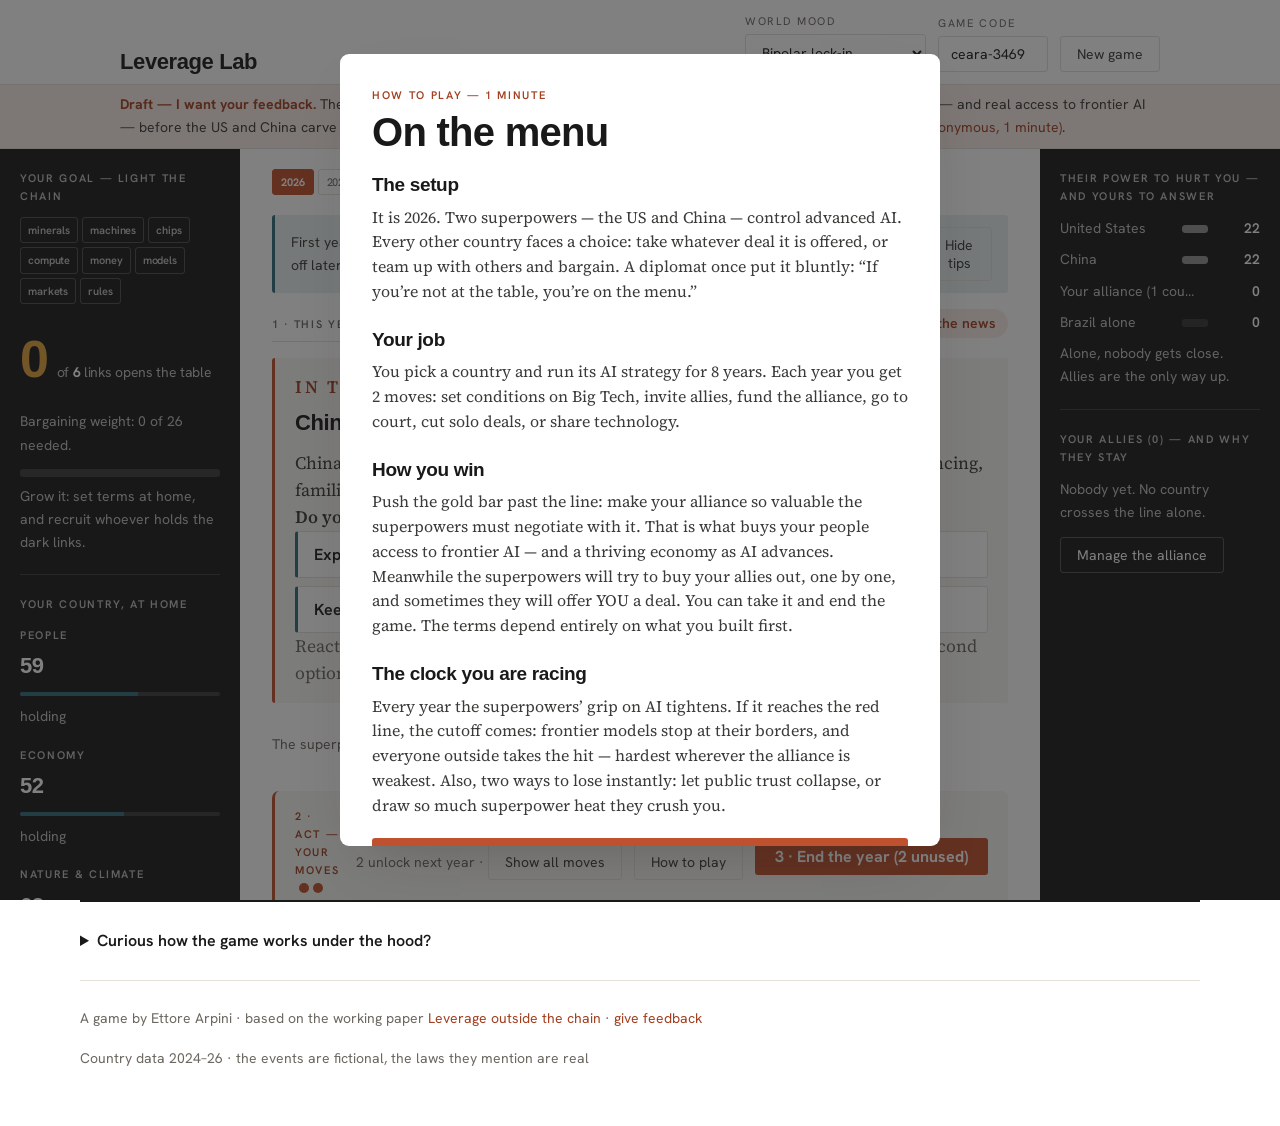
==== commit 303de515: "Add technical SEO metadata" ====
--- a/public/leverage-lab/index.html
+++ b/public/leverage-lab/index.html
@@ -5,6 +5,18 @@
   <meta name="viewport" content="width=device-width, initial-scale=1">
   <title>Leverage Lab — a middle-power AI strategy game</title>
   <meta name="description" content="You are the foreign-policy strategist of one middle power. Convert what you hold, pool it, and get a seat at the table before the window closes. Companion to the working paper Leverage outside the chain.">
+  <meta name="robots" content="index, follow">
+  <link rel="canonical" href="https://ettorearpini.com/leverage-lab/">
+  <meta property="og:type" content="website">
+  <meta property="og:url" content="https://ettorearpini.com/leverage-lab/">
+  <meta property="og:title" content="Leverage Lab — a middle-power AI strategy game">
+  <meta property="og:description" content="Build a middle-power coalition and negotiate a seat at the table in the global AI order.">
+  <meta property="og:image" content="https://ettorearpini.com/og.png">
+  <meta name="twitter:card" content="summary_large_image">
+  <meta name="twitter:title" content="Leverage Lab — a middle-power AI strategy game">
+  <meta name="twitter:description" content="Build a middle-power coalition and negotiate a seat at the table in the global AI order.">
+  <meta name="twitter:image" content="https://ettorearpini.com/og.png">
+  <script type="application/ld+json">{"@context":"https://schema.org","@type":"VideoGame","name":"Leverage Lab","url":"https://ettorearpini.com/leverage-lab/","description":"A middle-power AI strategy game about building leverage in the global AI order.","author":{"@type":"Person","name":"Ettore Arpini","url":"https://ettorearpini.com/"},"playMode":"SinglePlayer"}</script>
   <link rel="stylesheet" href="brand.css">
   <link rel="stylesheet" href="game.css">
 </head>
